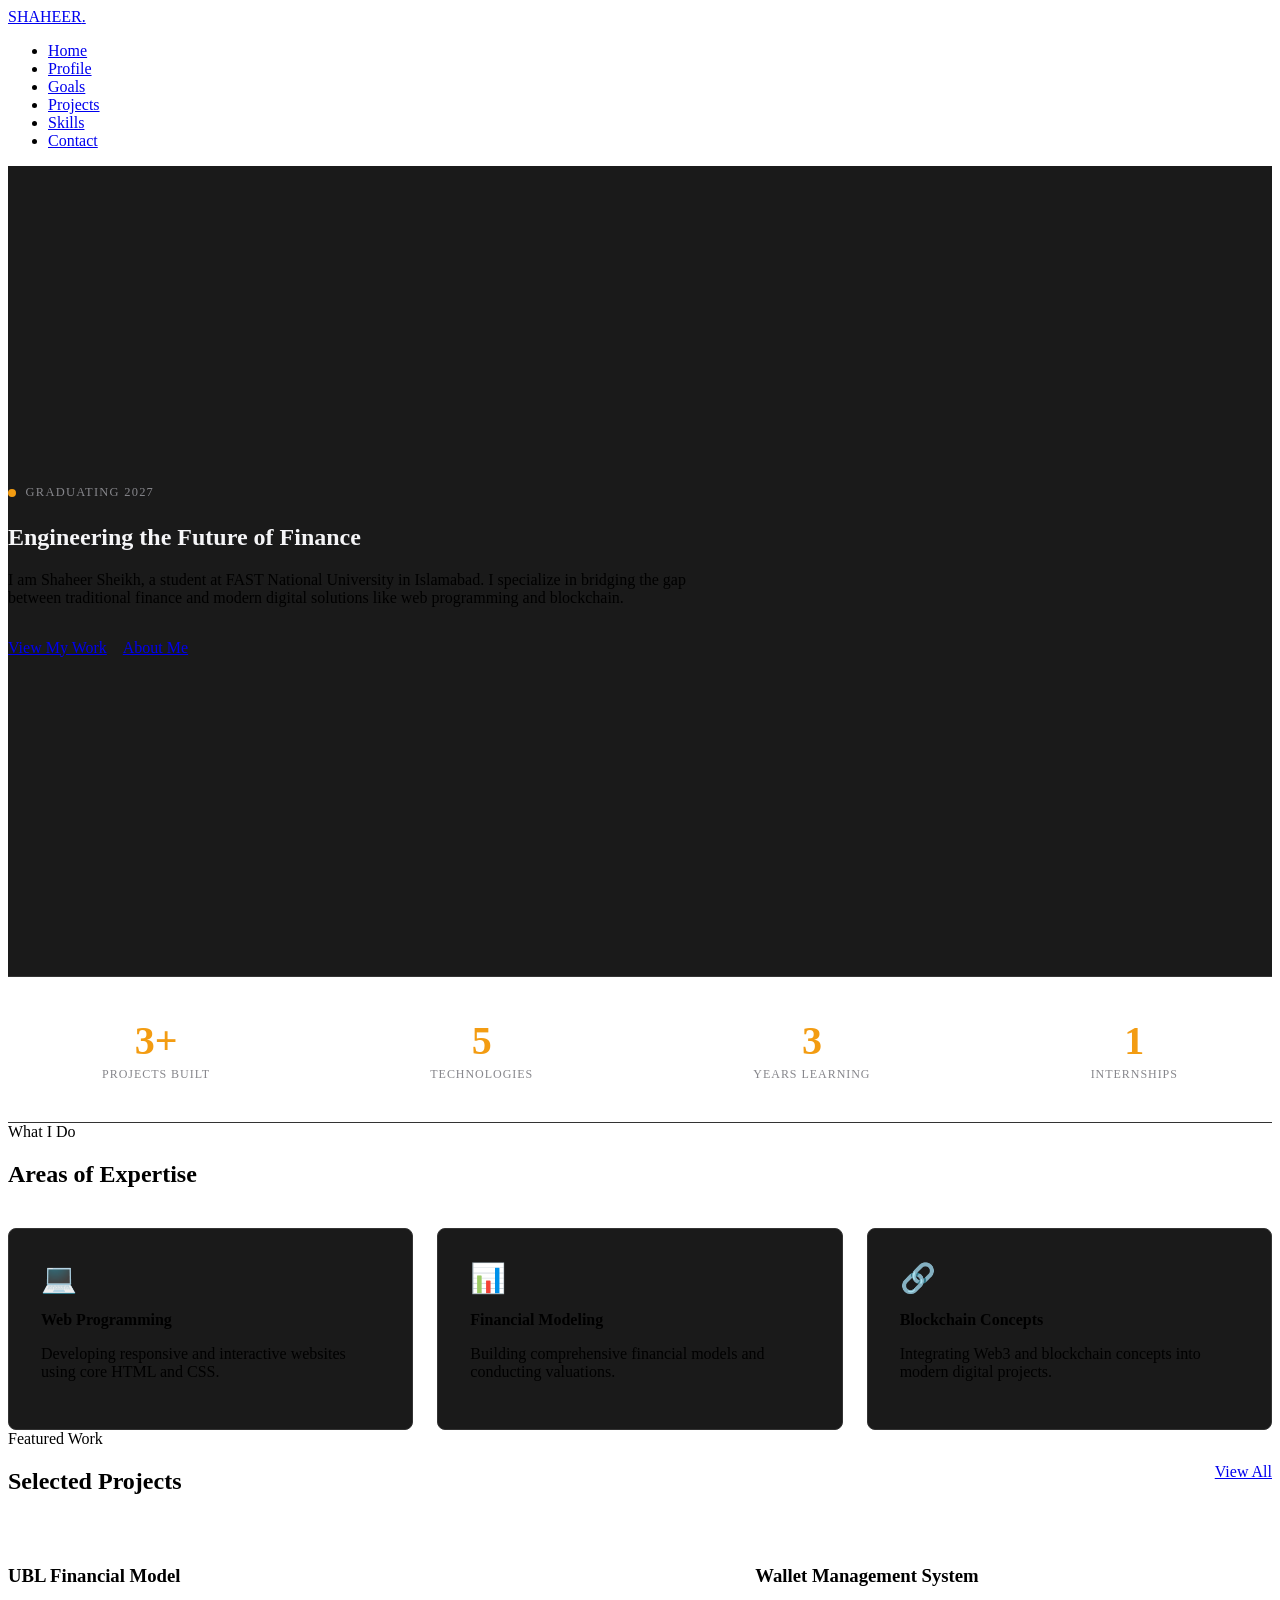
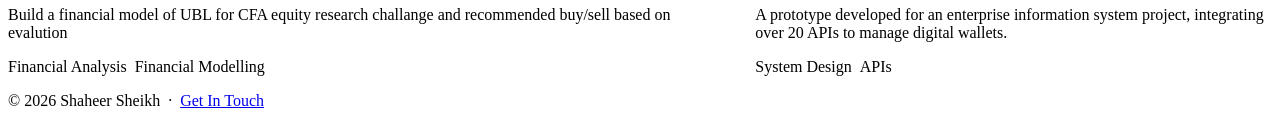
==== index.html @ b95e47d6 "Add files via upload" ====
<!doctype html>
<html lang="en">
  <head>
    <meta charset="UTF-8" />
    <meta name="viewport" content="width=device-width, initial-scale=1.0" />
    <title>Shaheer Sheikh — Portfolio</title>
    <link rel="stylesheet" href="css/style.css" />
    <style>
      .intro {
        min-height: 90vh;
        background-color: #1a1a1a;
        border-bottom: 1px solid #333333;
        display: flex;
        align-items: center;
      }
      .intro-text-wrapper {
        max-width: 680px;
        padding: 4rem 0;
      }
      .grad-status {
        display: flex;
        align-items: center;
        gap: 0.6rem;
        margin-bottom: 1.5rem;
      }
      .status-indicator {
        width: 8px;
        height: 8px;
        border-radius: 50%;
        background-color: #f39c12;
      }
      .grad-status span {
        font-size: 0.78rem;
        letter-spacing: 0.1em;
        text-transform: uppercase;
        color: #86868b;
      }
      .intro h1 {
        margin-bottom: 1.2rem;
        color: #f5f5f7;
      }
      .intro h1 span {
        color: #f39c12;
      }
      .intro p {
        margin-bottom: 2rem;
      }

      .action-buttons {
        display: flex;
        gap: 1rem;
        flex-wrap: wrap;
      }

      .stats {
        padding: 2.5rem 0;
        border-bottom: 1px solid #333333;
      }
      .stats .container {
        display: flex;
        justify-content: space-around;
        flex-wrap: wrap;
        gap: 2rem;
      }
      .single-metric {
        text-align: center;
      }
      .metric-val {
        display: block;
        font-size: 2.5rem;
        font-weight: 700;
        color: #f39c12;
      }
      .metric-title {
        font-size: 0.75rem;
        text-transform: uppercase;
        letter-spacing: 0.08em;
        color: #86868b;
      }

      .expertise {
        display: grid;
        grid-template-columns: repeat(3, 1fr);
        gap: 1.5rem;
      }
      .skill-box {
        padding: 2rem;
        background-color: #1a1a1a;
        border: 1px solid #333333;
        border-radius: 8px;
        transition: border-color 0.3s ease;
      }
      .skill-box:hover {
        border-color: #f39c12;
      }
      .skill-emoji {
        font-size: 1.8rem;
        margin-bottom: 1rem;
      }
      .skill-box h3 {
        margin-bottom: 0.5rem;
        font-size: 1rem;
      }

      .portfolio {
        display: grid;
        grid-template-columns: 1.4fr 1fr;
        gap: 1.5rem;
      }

      .skills {
        display: flex;
        flex-wrap: wrap;
        gap: 0.5rem;
        margin-top: 0.8rem;
      }
      .section-top-row {
        display: flex;
        justify-content: space-between;
        align-items: center;
        flex-wrap: wrap;
        gap: 1rem;
        margin-bottom: 2rem;
      }

      @media (max-width: 1024px) {
        .expertise {
          grid-template-columns: repeat(2, 1fr);
        }
        .portfolio {
          grid-template-columns: 1fr;
        }
      }
      @media (max-width: 640px) {
        .expertise {
          grid-template-columns: 1fr;
        }
        .stats .container {
          flex-direction: column;
          align-items: center;
        }
      }
    </style>
  </head>
  <body>
    <nav class="navbar">
      <a href="index.html" class="nav-logo">SHAHEER<span>.</span></a>
      <ul class="nav-links">
        <li><a href="index.html" class="active">Home</a></li>
        <li><a href="profile.html">Profile</a></li>
        <li><a href="career.html">Goals</a></li>
        <li><a href="projects.html">Projects</a></li>
        <li><a href="skills.html">Skills</a></li>
        <li><a href="contact.html" class="btn btn-primary">Contact</a></li>
      </ul>
    </nav>

    <section class="intro">
      <div class="container">
        <div class="intro-text-wrapper">
          <div class="grad-status">
            <div class="status-indicator"></div>
            <span>Graduating 2027</span>
          </div>

          <h1>
            Engineering the Future of Finance
          </h1>

          <p>
            I am Shaheer Sheikh, a student at FAST National University in
            Islamabad. I specialize in bridging the gap between traditional
            finance and modern digital solutions like web programming and
            blockchain.
          </p>

          <div class="action-buttons">
            <a href="projects.html" class="btn btn-primary">View My Work</a>
            <a href="profile.html" class="btn btn-outline">About Me</a>
          </div>
        </div>
      </div>
    </section>

    <div class="stats">
      <div class="container">
        <div class="single-metric">
          <span class="metric-val">3+</span>
          <span class="metric-title">Projects Built</span>
        </div>
        <div class="single-metric">
          <span class="metric-val">5</span>
          <span class="metric-title">Technologies</span>
        </div>
        <div class="single-metric">
          <span class="metric-val">3</span>
          <span class="metric-title">Years Learning</span>
        </div>
        <div class="single-metric">
          <span class="metric-val">1</span>
          <span class="metric-title">Internships</span>
        </div>
      </div>
    </div>

    <section>
      <div class="container">
        <span class="section-label">What I Do</span>
        <h2 style="margin-bottom: 2.5rem">Areas of Expertise</h2>

        <div class="expertise">
          <div class="skill-box">
            <div class="skill-emoji">💻</div>
            <h3>Web Programming</h3>
            <p>
              Developing responsive and interactive websites using core HTML and
              CSS.
            </p>
          </div>
          <div class="skill-box">
            <div class="skill-emoji">📊</div>
            <h3>Financial Modeling</h3>
            <p>
              Building comprehensive financial models and conducting valuations.
            </p>
          </div>
          <div class="skill-box">
            <div class="skill-emoji">🔗</div>
            <h3>Blockchain Concepts</h3>
            <p>
              Integrating Web3 and blockchain concepts into modern digital
              projects.
            </p>
          </div>
        </div>
      </div>
    </section>

    <section style="padding-top: 0">
      <div class="container">
        <div class="section-top-row">
          <div>
            <span class="section-label">Featured Work</span>
            <h2>Selected Projects</h2>
          </div>
          <a href="projects.html" class="btn btn-outline">View All</a>
        </div>

        <div class="portfolio">
          <div class="card">
            <div class="card-body">
              <h3>UBL Financial Model</h3>
              <p>
                Build a financial model of UBL for CFA equity research challange
                and recommended buy/sell based on evalution
              </p>
              <div class="skills">
                <span class="tag">Financial Analysis</span>
                <span class="tag">Financial Modelling</span>
              </div>
            </div>
          </div>

          <div class="card">
            <div class="card-body">
              <h3>Wallet Management System</h3>
              <p>
                A prototype developed for an enterprise information system
                project, integrating over 20 APIs to manage digital wallets.
              </p>
              <div class="skills">
                <span class="tag">System Design</span>
                <span class="tag">APIs</span>
              </div>
            </div>
          </div>
        </div>
      </div>
    </section>

    <footer>
      <div class="container">
        <p>
          © 2026 Shaheer Sheikh &nbsp;·&nbsp;
          <a href="contact.html">Get In Touch</a>
        </p>
      </div>
    </footer>
  </body>
</html>
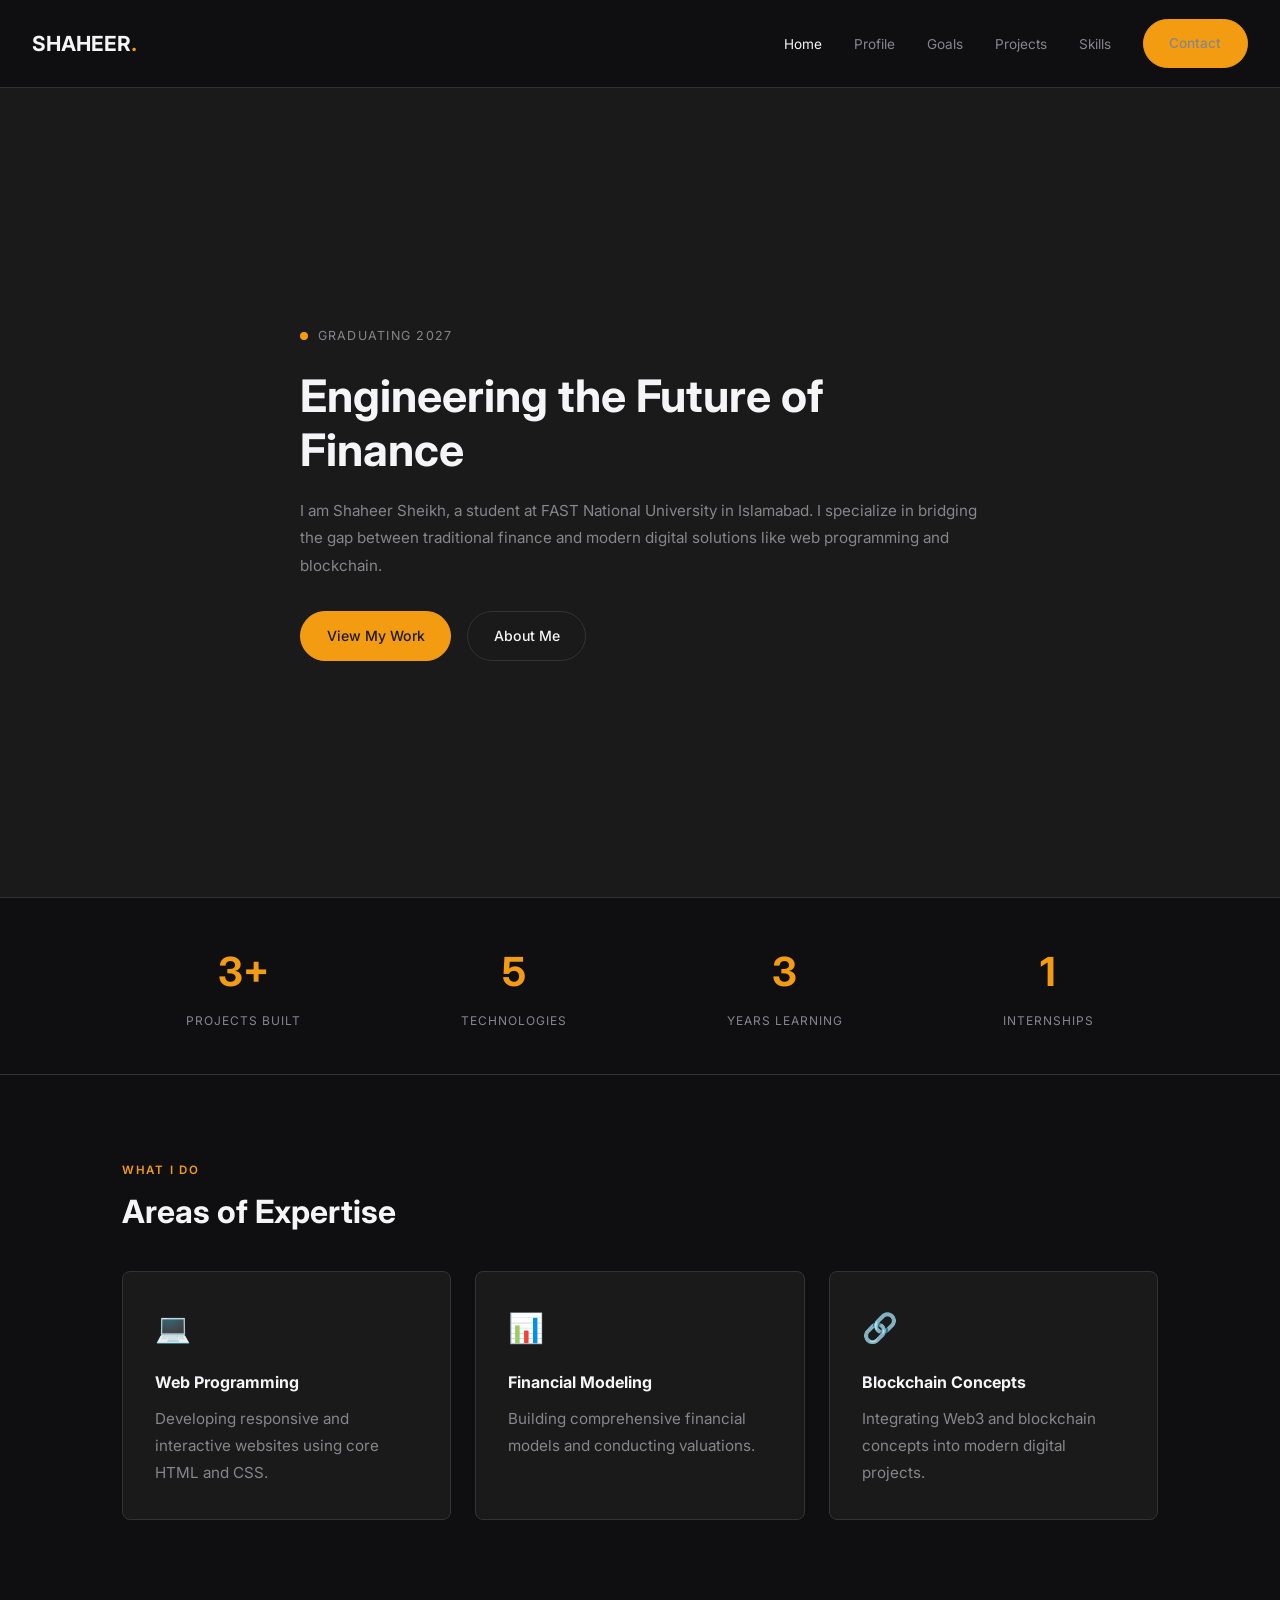
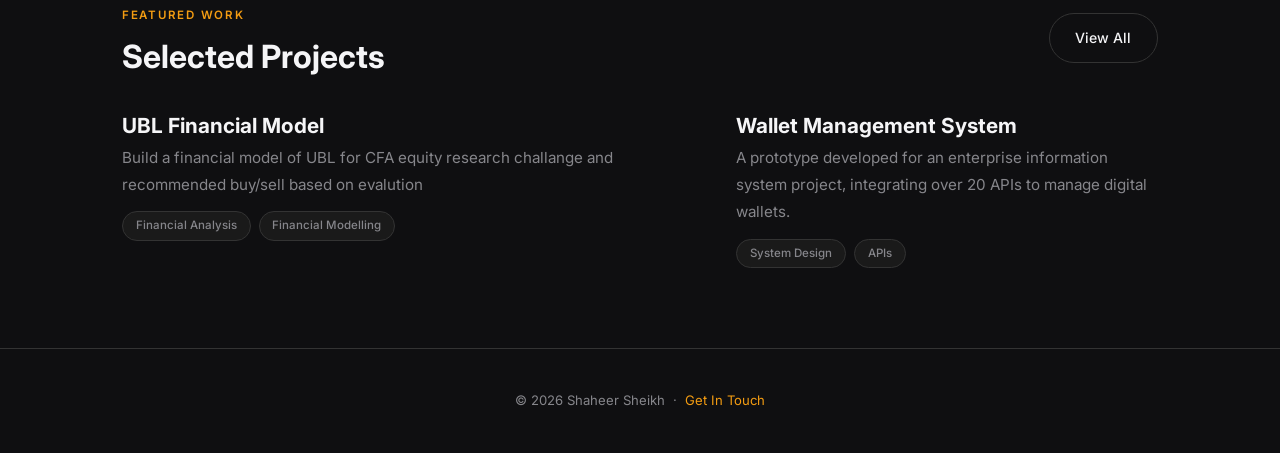
==== commit fd884eb0: "Update index.html" ====
--- a/index.html
+++ b/index.html
@@ -4,7 +4,7 @@
     <meta charset="UTF-8" />
     <meta name="viewport" content="width=device-width, initial-scale=1.0" />
     <title>Shaheer Sheikh — Portfolio</title>
-    <link rel="stylesheet" href="css/style.css" />
+    <link rel="stylesheet" href="style.css" />
     <style>
       .intro {
         min-height: 90vh;
--- a/style.css
+++ b/style.css
@@ -0,0 +1,181 @@
+@import url('https://fonts.googleapis.com/css2?family=Inter:wght@300;400;500;600;700&display=swap');
+
+* {
+    margin: 0;
+    padding: 0;
+    box-sizing: border-box;
+}
+
+body {
+    background-color: #0f0f11;
+    color: #f5f5f7;
+    font-family: 'Inter', sans-serif;
+    line-height: 1.7;
+}
+
+a {
+    text-decoration: none;
+    color: inherit;
+}
+
+ul {
+    list-style: none;
+}
+
+img {
+    max-width: 100%;
+    display: block;
+}
+
+h1 { font-size: 2.8rem; line-height: 1.2; }
+h2 { font-size: 2rem;   line-height: 1.2; }
+h3 { font-size: 1.3rem; }
+h4 { font-size: 1rem;   }
+
+p {
+    color: #86868b;
+    font-size: 0.95rem;
+    line-height: 1.8;
+}
+
+.container {
+    max-width: 1100px;
+    margin: 0 auto;
+    padding: 0 2rem;
+}
+
+section {
+    padding: 5rem 0;
+}
+
+.section-label {
+    display: inline-block;
+    font-size: 0.72rem;
+    font-weight: 600;
+    letter-spacing: 0.15em;
+    text-transform: uppercase;
+    color: #f39c12;
+    margin-bottom: 0.8rem;
+}
+
+.btn {
+    display: inline-flex;
+    align-items: center;
+    justify-content: center;
+    padding: 0.75rem 1.6rem;
+    font-size: 0.88rem;
+    font-weight: 500;
+    border-radius: 50px;
+    border: 1px solid transparent;
+    cursor: pointer;
+    transition: background-color 0.3s ease, color 0.3s ease, border-color 0.3s ease;
+}
+
+.btn-primary {
+    background-color: #f39c12;
+    color: #1a1a1a;
+    border-color: #f39c12;
+}
+
+.btn-primary:hover {
+    background-color: transparent;
+    color: #f39c12;
+}
+
+.btn-outline {
+    background-color: transparent;
+    color: #f5f5f7;
+    border-color: #333333;
+}
+
+.btn-outline:hover {
+    border-color: #f39c12;
+    color: #f39c12;
+}
+
+.tag {
+    display: inline-block;
+    padding: 0.25rem 0.8rem;
+    font-size: 0.72rem;
+    font-weight: 500;
+    background-color: #1a1a1a;
+    border: 1px solid #333333;
+    border-radius: 50px;
+    color: #86868b;
+}
+
+.navbar {
+    display: flex;
+    align-items: center;
+    justify-content: space-between;
+    padding: 1.2rem 2rem;
+    background-color: #0f0f11;
+    border-bottom: 1px solid #333333;
+    position: sticky;
+    top: 0;
+    z-index: 100;
+}
+
+.nav-logo {
+    font-size: 1.3rem;
+    font-weight: 700;
+}
+
+.nav-logo span {
+    color: #f39c12;
+}
+
+.nav-links {
+    display: flex;
+    align-items: center;
+    gap: 2rem;
+}
+
+.nav-links a {
+    font-size: 0.85rem;
+    color: #86868b;
+    transition: color 0.3s ease;
+}
+
+.nav-links a:hover,
+.nav-links a.active {
+    color: #f5f5f7;
+}
+
+.page-hero {
+    padding: 6rem 0 3.5rem;
+    background-color: #1a1a1a;
+    border-bottom: 1px solid #333333;
+}
+
+footer {
+    padding: 2.5rem 0;
+    border-top: 1px solid #333333;
+    text-align: center;
+}
+
+footer p { 
+    font-size: 0.82rem; 
+    color: #86868b;
+}
+
+footer a { 
+    color: #f39c12; 
+}
+
+@media (max-width: 1024px) {
+    h1 { font-size: 2.2rem; }
+    h2 { font-size: 1.7rem; }
+    section { padding: 4rem 0; }
+    .page-hero { padding: 5rem 0 3rem; }
+}
+
+@media (max-width: 640px) {
+    h1 { font-size: 1.8rem; }
+    h2 { font-size: 1.4rem; }
+    section { padding: 3rem 0; }
+    .container { padding: 0 1.2rem; }
+    .navbar { padding: 1rem 1.2rem; flex-direction: column; gap: 1rem; }
+    .nav-links { gap: 1rem; flex-wrap: wrap; justify-content: center; display: flex; }
+    .page-hero { padding: 4rem 0 2.5rem; }
+}
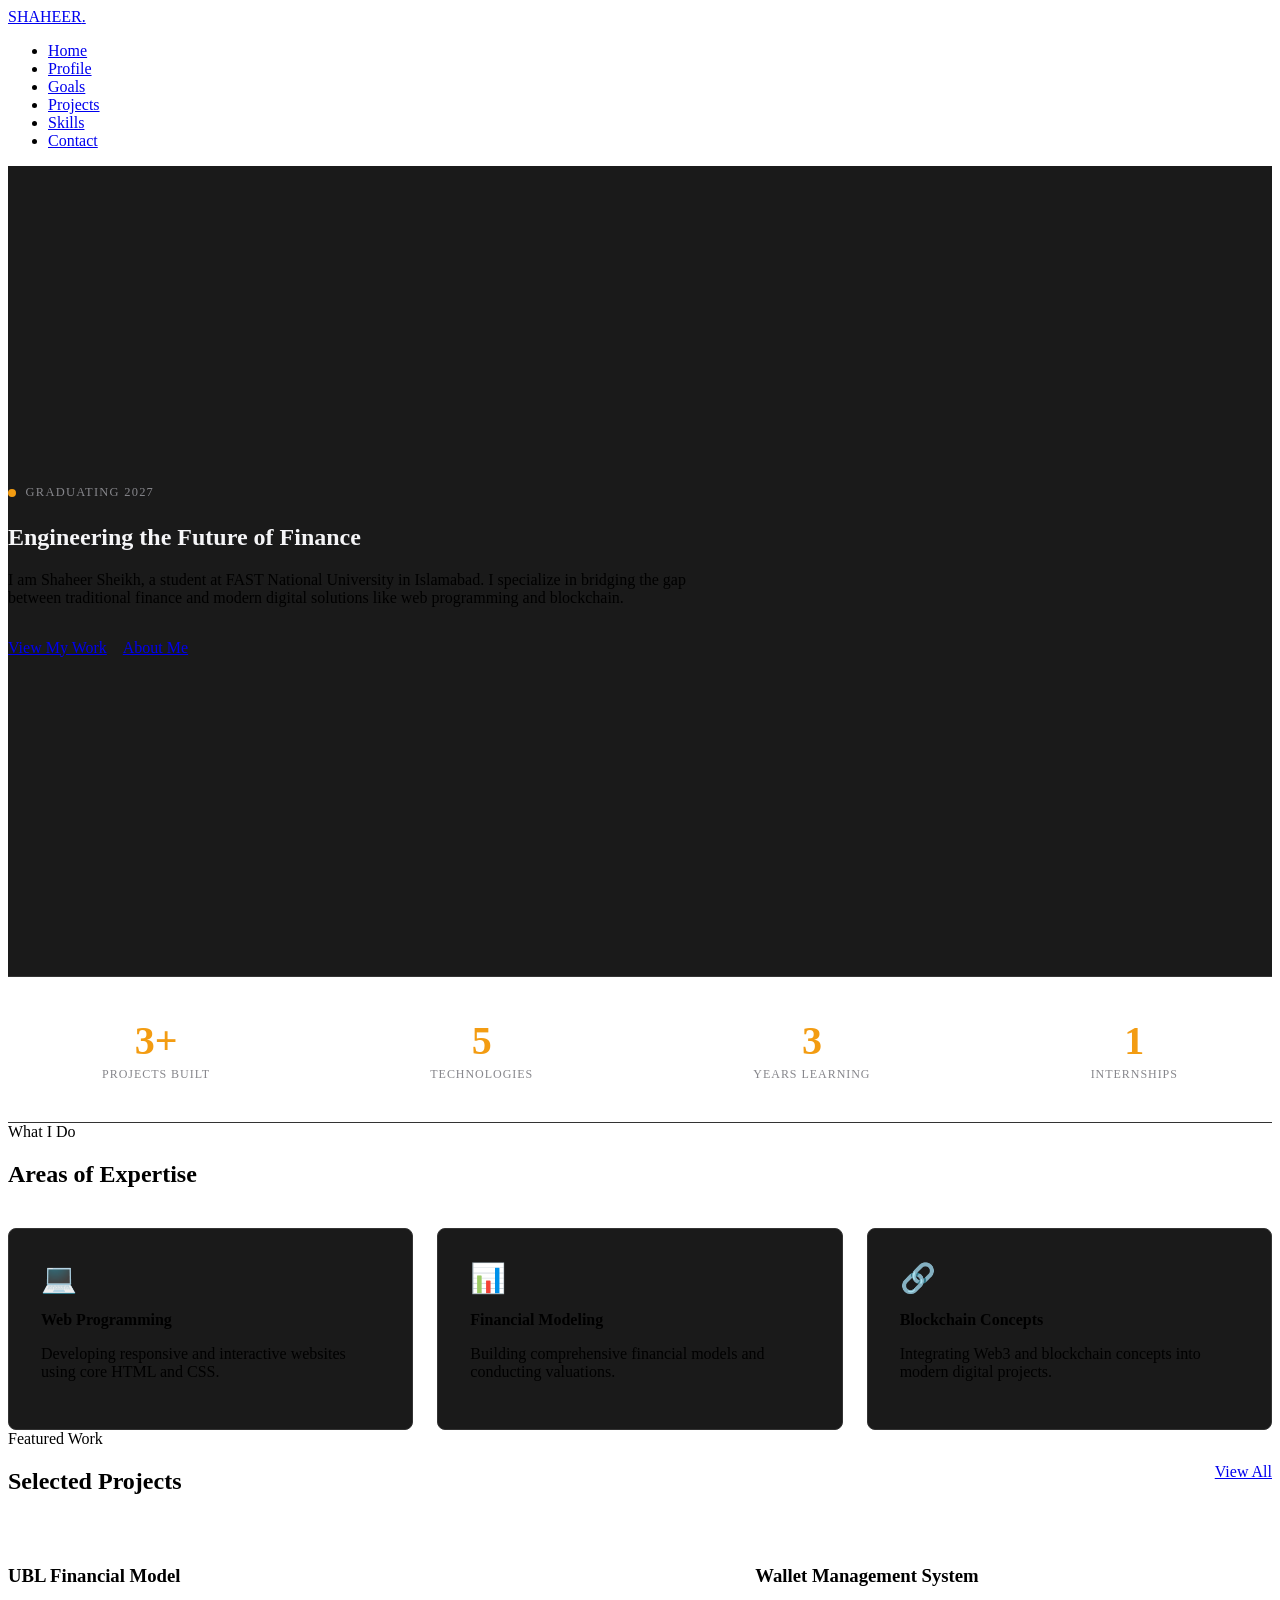
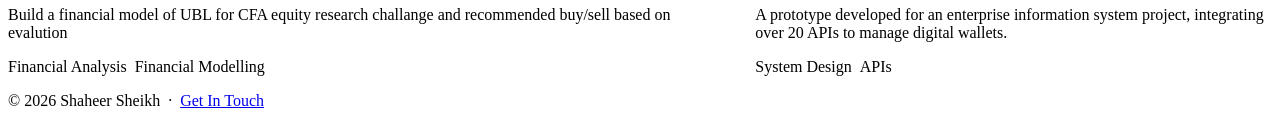
==== commit f591cf2f: "Add files via upload" ====
--- a/index.html
+++ b/index.html
@@ -4,7 +4,7 @@
     <meta charset="UTF-8" />
     <meta name="viewport" content="width=device-width, initial-scale=1.0" />
     <title>Shaheer Sheikh — Portfolio</title>
-    <link rel="stylesheet" href="style.css" />
+    <link rel="stylesheet" href="css/style.css" />
     <style>
       .intro {
         min-height: 90vh;
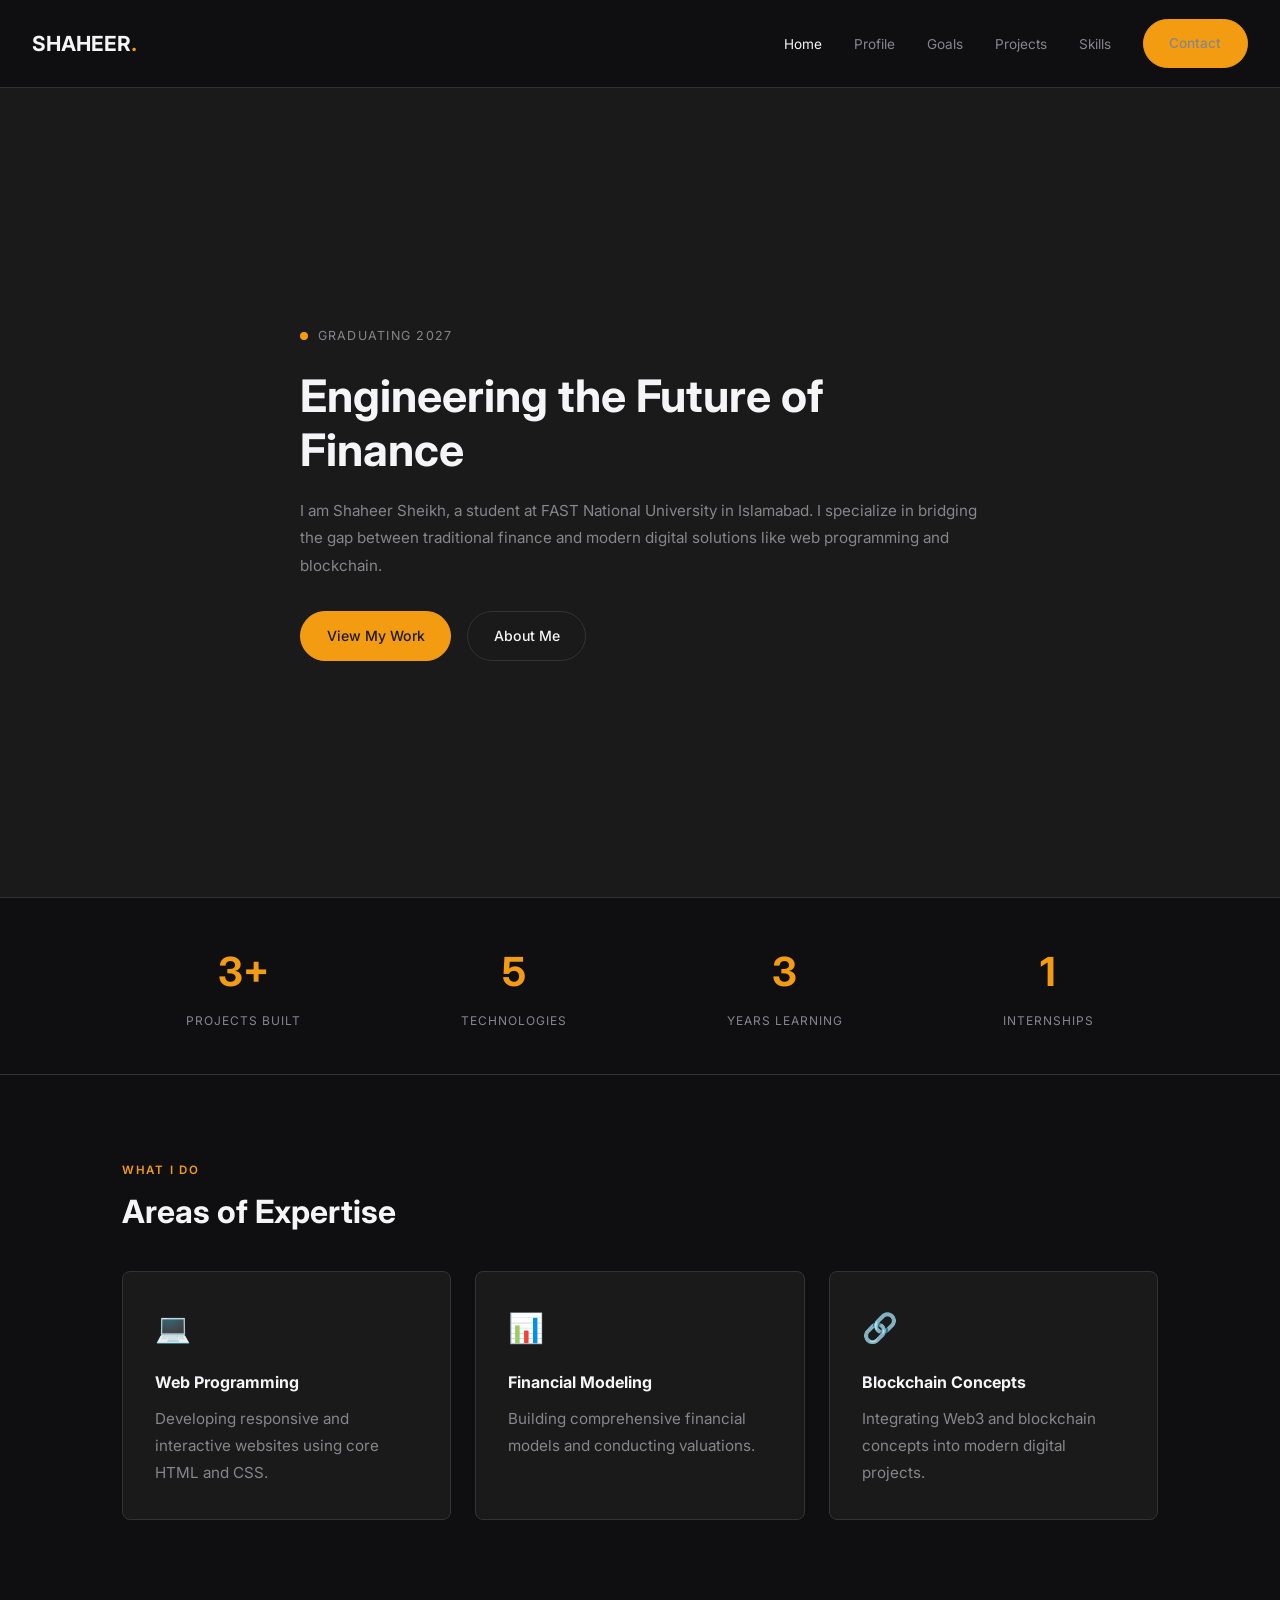
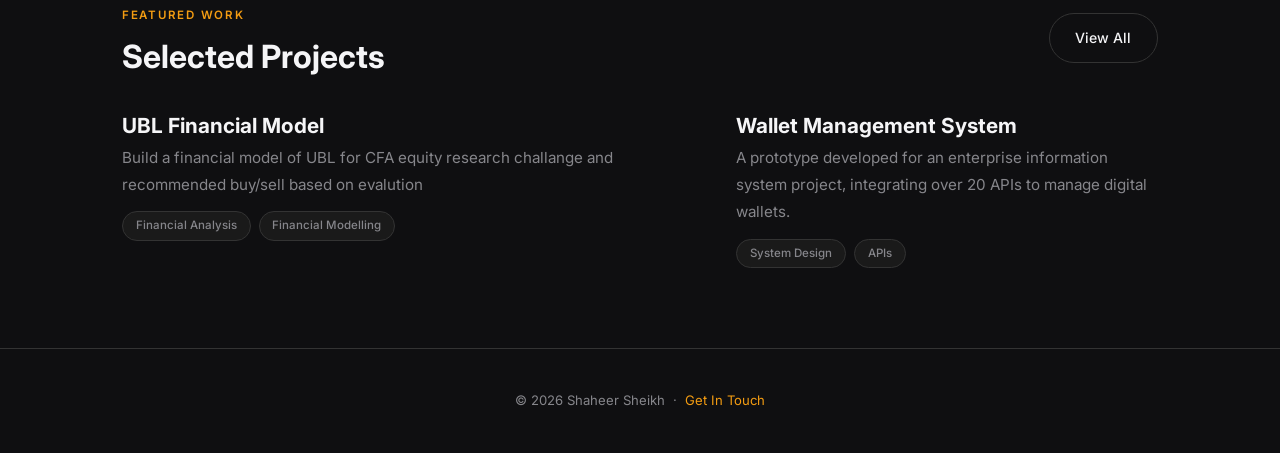
==== commit cbbc76db: "Update index.html" ====
--- a/index.html
+++ b/index.html
@@ -4,7 +4,7 @@
     <meta charset="UTF-8" />
     <meta name="viewport" content="width=device-width, initial-scale=1.0" />
     <title>Shaheer Sheikh — Portfolio</title>
-    <link rel="stylesheet" href="css/style.css" />
+    <link rel="stylesheet" href="style.css" />
     <style>
       .intro {
         min-height: 90vh;
--- a/style.css
+++ b/style.css
@@ -0,0 +1,181 @@
+@import url('https://fonts.googleapis.com/css2?family=Inter:wght@300;400;500;600;700&display=swap');
+
+* {
+    margin: 0;
+    padding: 0;
+    box-sizing: border-box;
+}
+
+body {
+    background-color: #0f0f11;
+    color: #f5f5f7;
+    font-family: 'Inter', sans-serif;
+    line-height: 1.7;
+}
+
+a {
+    text-decoration: none;
+    color: inherit;
+}
+
+ul {
+    list-style: none;
+}
+
+img {
+    max-width: 100%;
+    display: block;
+}
+
+h1 { font-size: 2.8rem; line-height: 1.2; }
+h2 { font-size: 2rem;   line-height: 1.2; }
+h3 { font-size: 1.3rem; }
+h4 { font-size: 1rem;   }
+
+p {
+    color: #86868b;
+    font-size: 0.95rem;
+    line-height: 1.8;
+}
+
+.container {
+    max-width: 1100px;
+    margin: 0 auto;
+    padding: 0 2rem;
+}
+
+section {
+    padding: 5rem 0;
+}
+
+.section-label {
+    display: inline-block;
+    font-size: 0.72rem;
+    font-weight: 600;
+    letter-spacing: 0.15em;
+    text-transform: uppercase;
+    color: #f39c12;
+    margin-bottom: 0.8rem;
+}
+
+.btn {
+    display: inline-flex;
+    align-items: center;
+    justify-content: center;
+    padding: 0.75rem 1.6rem;
+    font-size: 0.88rem;
+    font-weight: 500;
+    border-radius: 50px;
+    border: 1px solid transparent;
+    cursor: pointer;
+    transition: background-color 0.3s ease, color 0.3s ease, border-color 0.3s ease;
+}
+
+.btn-primary {
+    background-color: #f39c12;
+    color: #1a1a1a;
+    border-color: #f39c12;
+}
+
+.btn-primary:hover {
+    background-color: transparent;
+    color: #f39c12;
+}
+
+.btn-outline {
+    background-color: transparent;
+    color: #f5f5f7;
+    border-color: #333333;
+}
+
+.btn-outline:hover {
+    border-color: #f39c12;
+    color: #f39c12;
+}
+
+.tag {
+    display: inline-block;
+    padding: 0.25rem 0.8rem;
+    font-size: 0.72rem;
+    font-weight: 500;
+    background-color: #1a1a1a;
+    border: 1px solid #333333;
+    border-radius: 50px;
+    color: #86868b;
+}
+
+.navbar {
+    display: flex;
+    align-items: center;
+    justify-content: space-between;
+    padding: 1.2rem 2rem;
+    background-color: #0f0f11;
+    border-bottom: 1px solid #333333;
+    position: sticky;
+    top: 0;
+    z-index: 100;
+}
+
+.nav-logo {
+    font-size: 1.3rem;
+    font-weight: 700;
+}
+
+.nav-logo span {
+    color: #f39c12;
+}
+
+.nav-links {
+    display: flex;
+    align-items: center;
+    gap: 2rem;
+}
+
+.nav-links a {
+    font-size: 0.85rem;
+    color: #86868b;
+    transition: color 0.3s ease;
+}
+
+.nav-links a:hover,
+.nav-links a.active {
+    color: #f5f5f7;
+}
+
+.page-hero {
+    padding: 6rem 0 3.5rem;
+    background-color: #1a1a1a;
+    border-bottom: 1px solid #333333;
+}
+
+footer {
+    padding: 2.5rem 0;
+    border-top: 1px solid #333333;
+    text-align: center;
+}
+
+footer p { 
+    font-size: 0.82rem; 
+    color: #86868b;
+}
+
+footer a { 
+    color: #f39c12; 
+}
+
+@media (max-width: 1024px) {
+    h1 { font-size: 2.2rem; }
+    h2 { font-size: 1.7rem; }
+    section { padding: 4rem 0; }
+    .page-hero { padding: 5rem 0 3rem; }
+}
+
+@media (max-width: 640px) {
+    h1 { font-size: 1.8rem; }
+    h2 { font-size: 1.4rem; }
+    section { padding: 3rem 0; }
+    .container { padding: 0 1.2rem; }
+    .navbar { padding: 1rem 1.2rem; flex-direction: column; gap: 1rem; }
+    .nav-links { gap: 1rem; flex-wrap: wrap; justify-content: center; display: flex; }
+    .page-hero { padding: 4rem 0 2.5rem; }
+}
